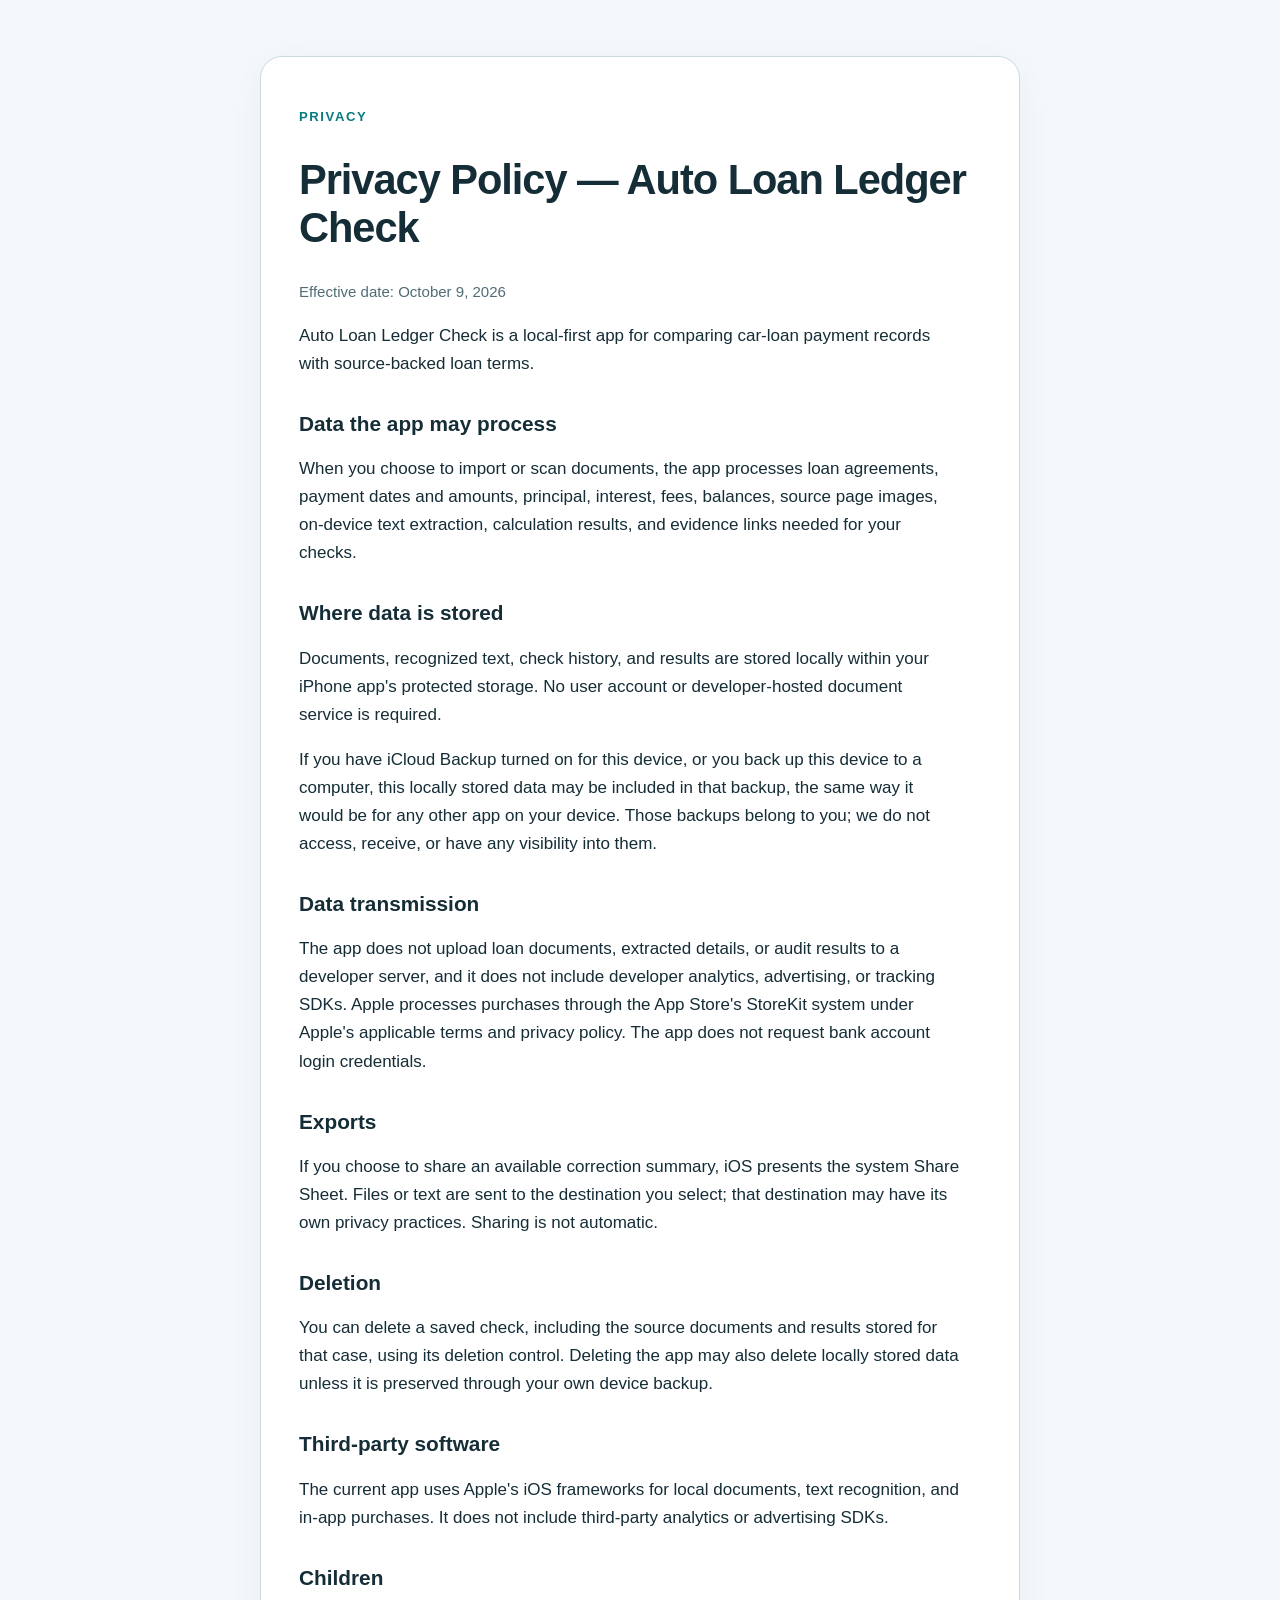
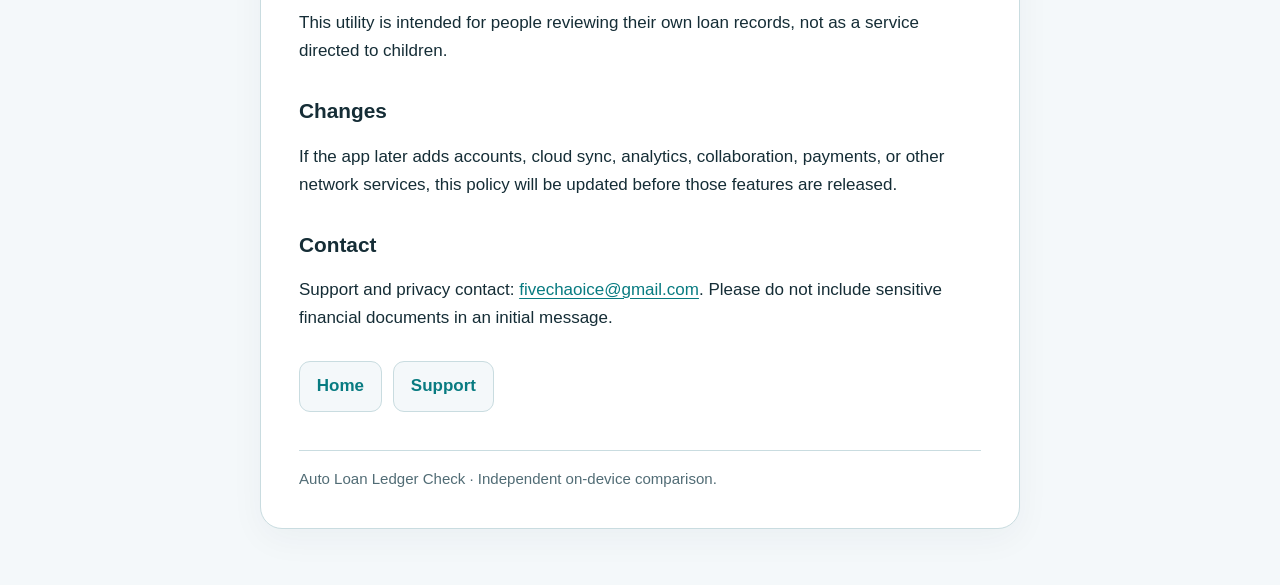
==== privacy/index.html @ b9e53fce "Add Auto Loan Ledger Check public support and privacy: privacy/index.html" ====
<!doctype html><html lang="en"><head><meta charset="utf-8"><meta name="viewport" content="width=device-width,initial-scale=1"><title>Privacy Policy — Auto Loan Ledger Check</title><link rel="stylesheet" href="../style.css"></head><body><main><p class="eyebrow">Privacy</p><h1>Privacy Policy — Auto Loan Ledger Check</h1><p class="meta">Effective date: October 9, 2026</p><p>Auto Loan Ledger Check is a local-first app for comparing car-loan payment records with source-backed loan terms.</p><h2>Data the app may process</h2><p>When you choose to import or scan documents, the app processes loan agreements, payment dates and amounts, principal, interest, fees, balances, source page images, on-device text extraction, calculation results, and evidence links needed for your checks.</p><h2>Where data is stored</h2><p>Documents, recognized text, check history, and results are stored locally within your iPhone app's protected storage. No user account or developer-hosted document service is required.</p><p>If you have iCloud Backup turned on for this device, or you back up this device to a computer, this locally stored data may be included in that backup, the same way it would be for any other app on your device. Those backups belong to you; we do not access, receive, or have any visibility into them.</p><h2>Data transmission</h2><p>The app does not upload loan documents, extracted details, or audit results to a developer server, and it does not include developer analytics, advertising, or tracking SDKs. Apple processes purchases through the App Store's StoreKit system under Apple's applicable terms and privacy policy. The app does not request bank account login credentials.</p><h2>Exports</h2><p>If you choose to share an available correction summary, iOS presents the system Share Sheet. Files or text are sent to the destination you select; that destination may have its own privacy practices. Sharing is not automatic.</p><h2>Deletion</h2><p>You can delete a saved check, including the source documents and results stored for that case, using its deletion control. Deleting the app may also delete locally stored data unless it is preserved through your own device backup.</p><h2>Third-party software</h2><p>The current app uses Apple's iOS frameworks for local documents, text recognition, and in-app purchases. It does not include third-party analytics or advertising SDKs.</p><h2>Children</h2><p>This utility is intended for people reviewing their own loan records, not as a service directed to children.</p><h2>Changes</h2><p>If the app later adds accounts, cloud sync, analytics, collaboration, payments, or other network services, this policy will be updated before those features are released.</p><h2>Contact</h2><p class="contact">Support and privacy contact: <a href="mailto:fivechaoice@gmail.com">fivechaoice@gmail.com</a>. Please do not include sensitive financial documents in an initial message.</p><div class="nav"><a href="../">Home</a><a href="../support/">Support</a></div><footer class="meta">Auto Loan Ledger Check · Independent on-device comparison.</footer></main></body></html>
---- style.css ----
:root{color-scheme:light dark;--bg:#f4f8fa;--surface:#fff;--text:#152d36;--muted:#516c75;--accent:#087b81;--border:#c9dce0}*{box-sizing:border-box}body{margin:0;background:var(--bg);color:var(--text);font:17px/1.65 -apple-system,BlinkMacSystemFont,"Segoe UI",sans-serif}main{max-width:760px;margin:56px auto;padding:36px 38px;background:var(--surface);border:1px solid var(--border);border-radius:22px;box-shadow:0 10px 35px #1639400b}h1{font-size:clamp(1.85rem,4vw,2.6rem);line-height:1.16;letter-spacing:-.025em}h2{font-size:1.3rem;line-height:1.35;margin-top:2rem}p,li{max-width:70ch}a{color:var(--accent);text-underline-offset:3px}.eyebrow{font-size:.82rem;letter-spacing:.12em;text-transform:uppercase;color:var(--accent);font-weight:750}.muted,.meta{color:var(--muted);font-size:.94rem}.nav{display:flex;flex-wrap:wrap;gap:.7rem;margin-top:1.8rem}.nav a{display:inline-block;border:1px solid var(--border);background:var(--bg);border-radius:11px;padding:.65rem 1.05rem;text-decoration:none;font-weight:650}.callout{padding:1rem 1.2rem;border-left:4px solid var(--accent);background:var(--bg);border-radius:5px}footer{border-top:1px solid var(--border);margin-top:2.4rem;padding-top:1rem}.contact{overflow-wrap:anywhere}@media(max-width:720px){body{background:var(--surface)}main{margin:0;padding:25px 23px;border:0;box-shadow:none;border-radius:0}}@media(prefers-color-scheme:dark){:root{--bg:#10232b;--surface:#162c34;--text:#f0f8fa;--muted:#b8cdd4;--accent:#66d6d8;--border:#3b5762}}
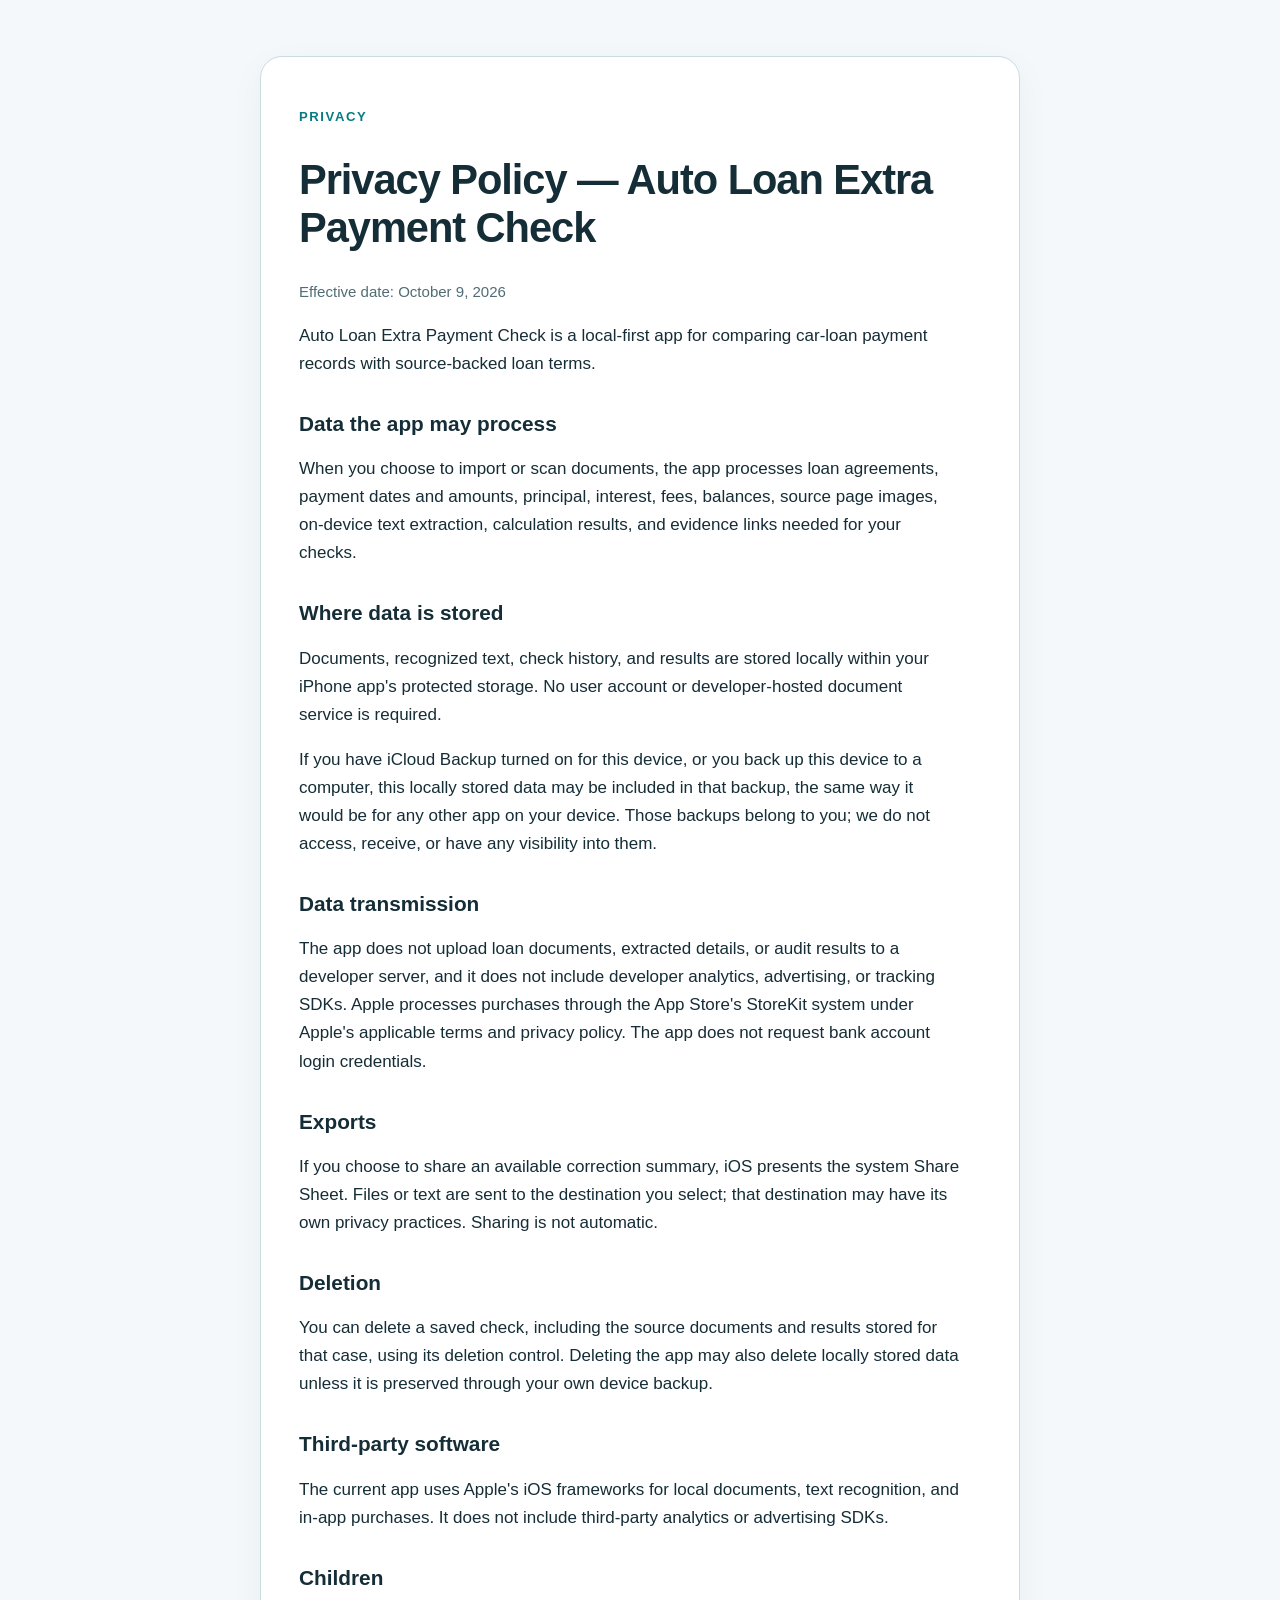
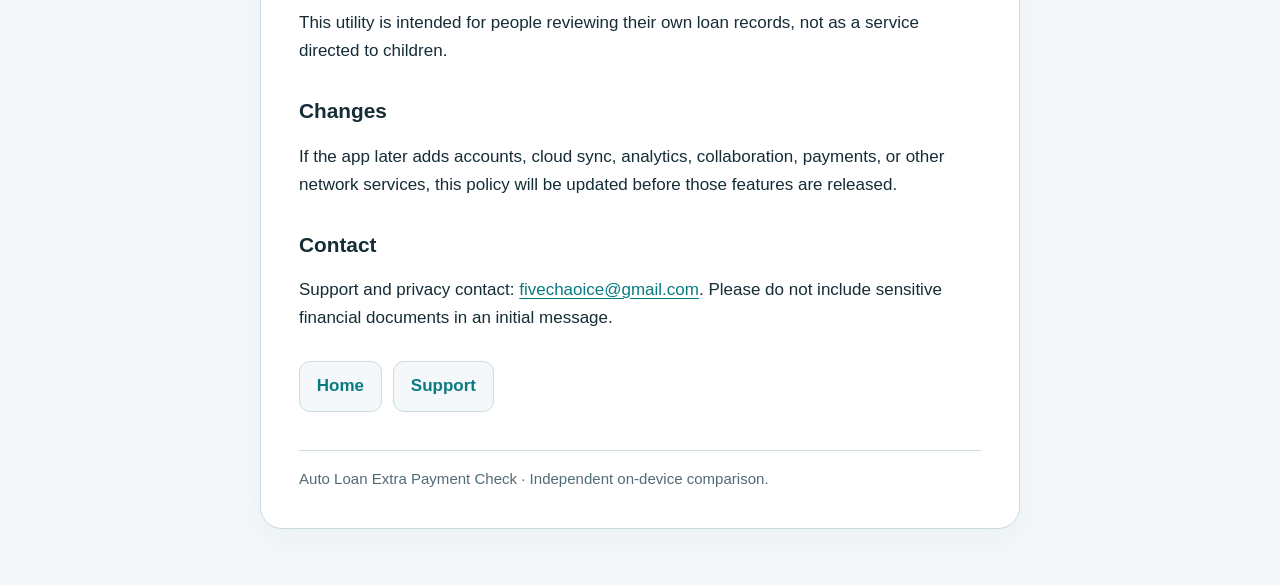
==== commit a89e5581: "Align A32 support and privacy brand with App Store name" ====
--- a/privacy/index.html
+++ b/privacy/index.html
@@ -1 +1 @@
-<!doctype html><html lang="en"><head><meta charset="utf-8"><meta name="viewport" content="width=device-width,initial-scale=1"><title>Privacy Policy — Auto Loan Ledger Check</title><link rel="stylesheet" href="../style.css"></head><body><main><p class="eyebrow">Privacy</p><h1>Privacy Policy — Auto Loan Ledger Check</h1><p class="meta">Effective date: October 9, 2026</p><p>Auto Loan Ledger Check is a local-first app for comparing car-loan payment records with source-backed loan terms.</p><h2>Data the app may process</h2><p>When you choose to import or scan documents, the app processes loan agreements, payment dates and amounts, principal, interest, fees, balances, source page images, on-device text extraction, calculation results, and evidence links needed for your checks.</p><h2>Where data is stored</h2><p>Documents, recognized text, check history, and results are stored locally within your iPhone app's protected storage. No user account or developer-hosted document service is required.</p><p>If you have iCloud Backup turned on for this device, or you back up this device to a computer, this locally stored data may be included in that backup, the same way it would be for any other app on your device. Those backups belong to you; we do not access, receive, or have any visibility into them.</p><h2>Data transmission</h2><p>The app does not upload loan documents, extracted details, or audit results to a developer server, and it does not include developer analytics, advertising, or tracking SDKs. Apple processes purchases through the App Store's StoreKit system under Apple's applicable terms and privacy policy. The app does not request bank account login credentials.</p><h2>Exports</h2><p>If you choose to share an available correction summary, iOS presents the system Share Sheet. Files or text are sent to the destination you select; that destination may have its own privacy practices. Sharing is not automatic.</p><h2>Deletion</h2><p>You can delete a saved check, including the source documents and results stored for that case, using its deletion control. Deleting the app may also delete locally stored data unless it is preserved through your own device backup.</p><h2>Third-party software</h2><p>The current app uses Apple's iOS frameworks for local documents, text recognition, and in-app purchases. It does not include third-party analytics or advertising SDKs.</p><h2>Children</h2><p>This utility is intended for people reviewing their own loan records, not as a service directed to children.</p><h2>Changes</h2><p>If the app later adds accounts, cloud sync, analytics, collaboration, payments, or other network services, this policy will be updated before those features are released.</p><h2>Contact</h2><p class="contact">Support and privacy contact: <a href="mailto:fivechaoice@gmail.com">fivechaoice@gmail.com</a>. Please do not include sensitive financial documents in an initial message.</p><div class="nav"><a href="../">Home</a><a href="../support/">Support</a></div><footer class="meta">Auto Loan Ledger Check · Independent on-device comparison.</footer></main></body></html>+<!doctype html><html lang="en"><head><meta charset="utf-8"><meta name="viewport" content="width=device-width,initial-scale=1"><title>Privacy Policy — Auto Loan Extra Payment Check</title><link rel="stylesheet" href="../style.css"></head><body><main><p class="eyebrow">Privacy</p><h1>Privacy Policy — Auto Loan Extra Payment Check</h1><p class="meta">Effective date: October 9, 2026</p><p>Auto Loan Extra Payment Check is a local-first app for comparing car-loan payment records with source-backed loan terms.</p><h2>Data the app may process</h2><p>When you choose to import or scan documents, the app processes loan agreements, payment dates and amounts, principal, interest, fees, balances, source page images, on-device text extraction, calculation results, and evidence links needed for your checks.</p><h2>Where data is stored</h2><p>Documents, recognized text, check history, and results are stored locally within your iPhone app's protected storage. No user account or developer-hosted document service is required.</p><p>If you have iCloud Backup turned on for this device, or you back up this device to a computer, this locally stored data may be included in that backup, the same way it would be for any other app on your device. Those backups belong to you; we do not access, receive, or have any visibility into them.</p><h2>Data transmission</h2><p>The app does not upload loan documents, extracted details, or audit results to a developer server, and it does not include developer analytics, advertising, or tracking SDKs. Apple processes purchases through the App Store's StoreKit system under Apple's applicable terms and privacy policy. The app does not request bank account login credentials.</p><h2>Exports</h2><p>If you choose to share an available correction summary, iOS presents the system Share Sheet. Files or text are sent to the destination you select; that destination may have its own privacy practices. Sharing is not automatic.</p><h2>Deletion</h2><p>You can delete a saved check, including the source documents and results stored for that case, using its deletion control. Deleting the app may also delete locally stored data unless it is preserved through your own device backup.</p><h2>Third-party software</h2><p>The current app uses Apple's iOS frameworks for local documents, text recognition, and in-app purchases. It does not include third-party analytics or advertising SDKs.</p><h2>Children</h2><p>This utility is intended for people reviewing their own loan records, not as a service directed to children.</p><h2>Changes</h2><p>If the app later adds accounts, cloud sync, analytics, collaboration, payments, or other network services, this policy will be updated before those features are released.</p><h2>Contact</h2><p class="contact">Support and privacy contact: <a href="mailto:fivechaoice@gmail.com">fivechaoice@gmail.com</a>. Please do not include sensitive financial documents in an initial message.</p><div class="nav"><a href="../">Home</a><a href="../support/">Support</a></div><footer class="meta">Auto Loan Extra Payment Check · Independent on-device comparison.</footer></main></body></html>
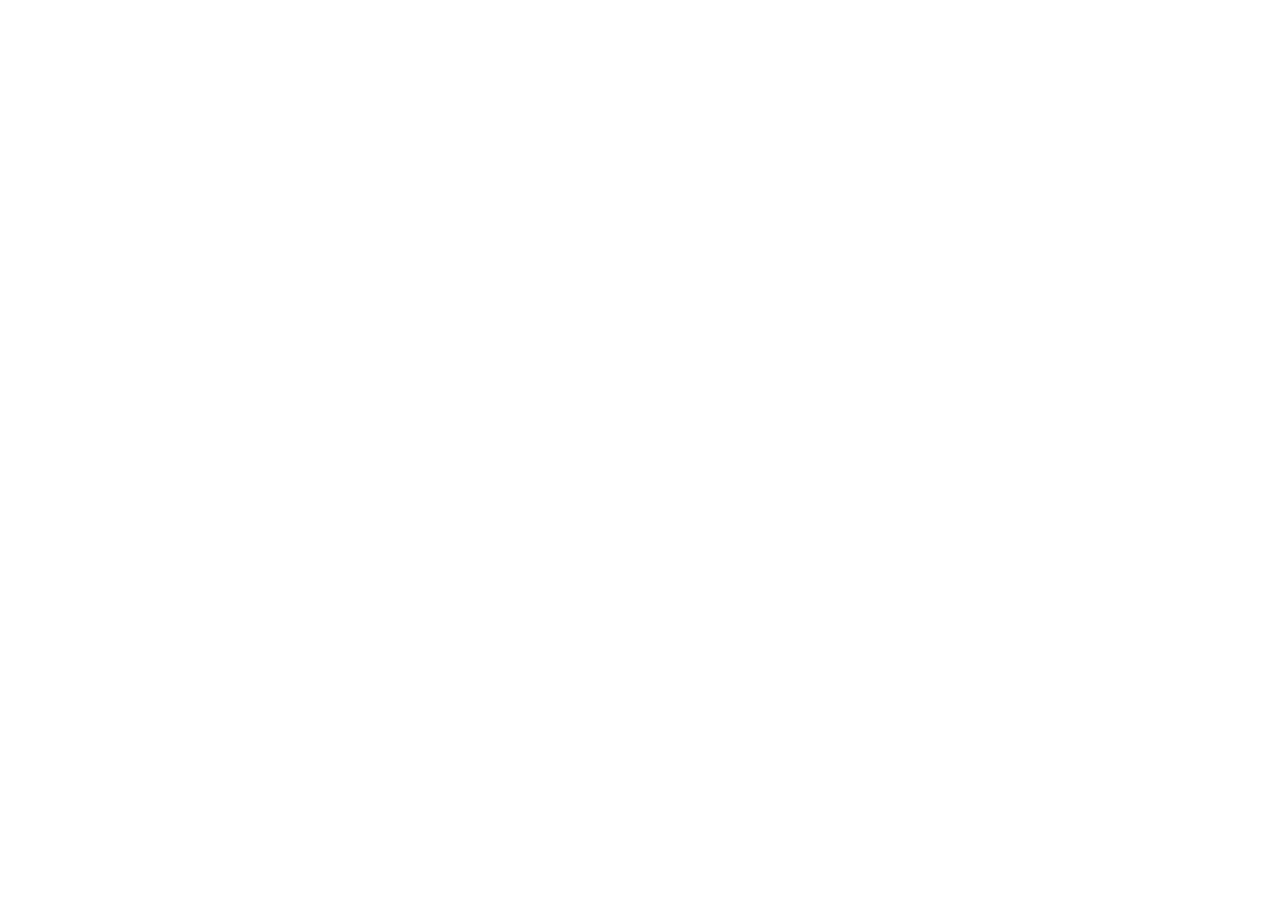
==== commit 461e8724: "Redirect legacy compliance pages to salaco-apps.pages.dev (ASC 2026-11-25)" ====
--- a/privacy/index.html
+++ b/privacy/index.html
@@ -1 +1,17 @@
-<!doctype html><html lang="en"><head><meta charset="utf-8"><meta name="viewport" content="width=device-width,initial-scale=1"><title>Privacy Policy — Auto Loan Extra Payment Check</title><link rel="stylesheet" href="../style.css"></head><body><main><p class="eyebrow">Privacy</p><h1>Privacy Policy — Auto Loan Extra Payment Check</h1><p class="meta">Effective date: October 9, 2026</p><p>Auto Loan Extra Payment Check is a local-first app for comparing car-loan payment records with source-backed loan terms.</p><h2>Data the app may process</h2><p>When you choose to import or scan documents, the app processes loan agreements, payment dates and amounts, principal, interest, fees, balances, source page images, on-device text extraction, calculation results, and evidence links needed for your checks.</p><h2>Where data is stored</h2><p>Documents, recognized text, check history, and results are stored locally within your iPhone app's protected storage. No user account or developer-hosted document service is required.</p><p>If you have iCloud Backup turned on for this device, or you back up this device to a computer, this locally stored data may be included in that backup, the same way it would be for any other app on your device. Those backups belong to you; we do not access, receive, or have any visibility into them.</p><h2>Data transmission</h2><p>The app does not upload loan documents, extracted details, or audit results to a developer server, and it does not include developer analytics, advertising, or tracking SDKs. Apple processes purchases through the App Store's StoreKit system under Apple's applicable terms and privacy policy. The app does not request bank account login credentials.</p><h2>Exports</h2><p>If you choose to share an available correction summary, iOS presents the system Share Sheet. Files or text are sent to the destination you select; that destination may have its own privacy practices. Sharing is not automatic.</p><h2>Deletion</h2><p>You can delete a saved check, including the source documents and results stored for that case, using its deletion control. Deleting the app may also delete locally stored data unless it is preserved through your own device backup.</p><h2>Third-party software</h2><p>The current app uses Apple's iOS frameworks for local documents, text recognition, and in-app purchases. It does not include third-party analytics or advertising SDKs.</p><h2>Children</h2><p>This utility is intended for people reviewing their own loan records, not as a service directed to children.</p><h2>Changes</h2><p>If the app later adds accounts, cloud sync, analytics, collaboration, payments, or other network services, this policy will be updated before those features are released.</p><h2>Contact</h2><p class="contact">Support and privacy contact: <a href="mailto:fivechaoice@gmail.com">fivechaoice@gmail.com</a>. Please do not include sensitive financial documents in an initial message.</p><div class="nav"><a href="../">Home</a><a href="../support/">Support</a></div><footer class="meta">Auto Loan Extra Payment Check · Independent on-device comparison.</footer></main></body></html>+<!doctype html>
+<html lang="en">
+<head>
+<meta charset="utf-8">
+<meta name="viewport" content="width=device-width, initial-scale=1">
+<meta name="robots" content="noindex, nofollow">
+<meta name="googlebot" content="noindex, nofollow">
+<meta http-equiv="refresh" content="0; url=https://salaco-apps.pages.dev/">
+<link rel="canonical" href="https://salaco-apps.pages.dev/">
+<title>Page moved — SALACO</title>
+<style>body{font:16px/1.6 system-ui,-apple-system,Segoe UI,sans-serif;max-width:42rem;margin:4rem auto;padding:0 1.25rem;color:#202c37}a{color:#1255a5}</style>
+</head>
+<body>
+<p>This page has moved to <a href="https://salaco-apps.pages.dev/">https://salaco-apps.pages.dev/</a>.</p>
+<script>location.replace("https://salaco-apps.pages.dev/");</script>
+</body>
+</html>
